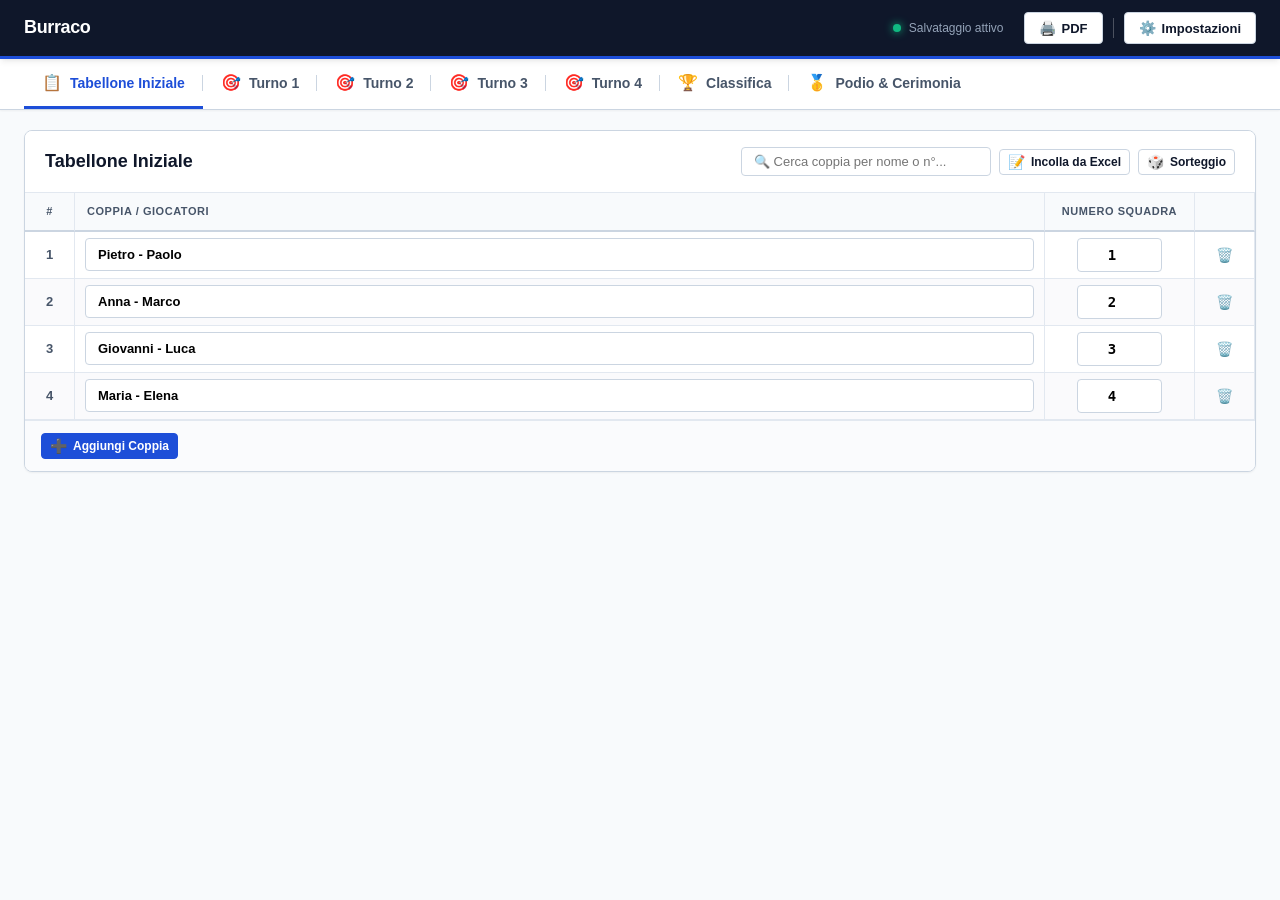
==== index.html @ cd704c96 "Add root index.html for GitHub Pages redirect" ====
<!DOCTYPE html>
<html lang="it">
<head>
  <meta charset="UTF-8">
  <title>Burraco - Gestione Torneo</title>
  <meta http-equiv="refresh" content="0; url=src/">
  <script>
    window.location.replace("src/");
  </script>
</head>
<body style="font-family: -apple-system, BlinkMacSystemFont, 'Segoe UI', Roboto, sans-serif; text-align: center; padding-top: 60px; background-color: #0F172A; color: #F8FAFC;">
  <h2>Caricamento Burraco in corso...</h2>
  <p><a href="src/" style="color: #60A5FA; text-decoration: none;">Clicca qui se non vieni reindirizzato automaticamente</a></p>
</body>
</html>
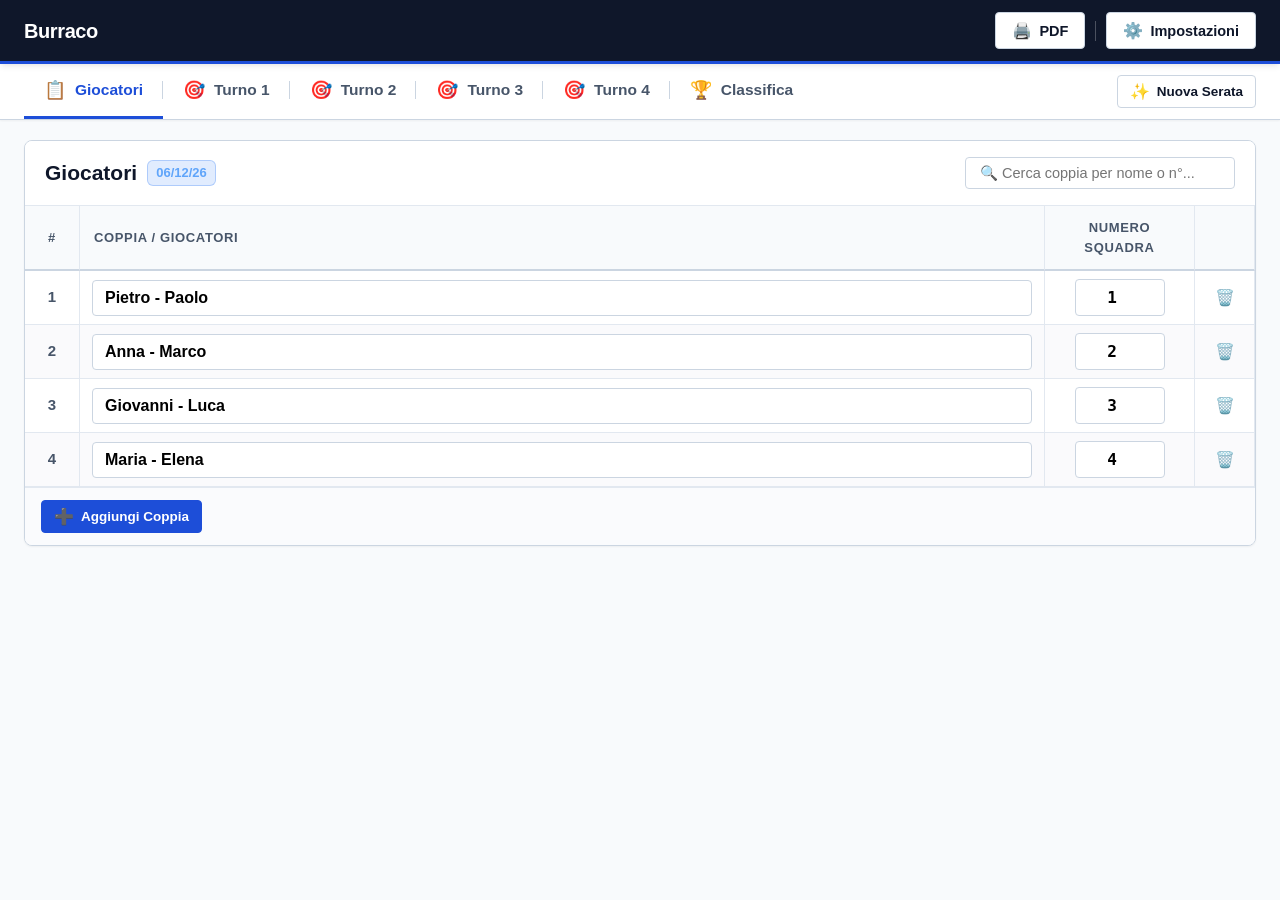
==== commit e7deecbf: "feat: implement modular frontend architecture and tournament state management system" ====
--- a/index.html
+++ b/index.html
@@ -4,12 +4,22 @@
   <meta charset="UTF-8">
   <title>Burraco - Gestione Torneo</title>
   <meta http-equiv="refresh" content="0; url=src/">
+  <script src="src/js/config.js"></script>
   <script>
+    if (typeof BURRACO_CONFIG !== 'undefined' && BURRACO_CONFIG.appTitle) {
+      document.title = BURRACO_CONFIG.appTitle;
+    }
     window.location.replace("src/");
   </script>
 </head>
 <body style="font-family: -apple-system, BlinkMacSystemFont, 'Segoe UI', Roboto, sans-serif; text-align: center; padding-top: 60px; background-color: #0F172A; color: #F8FAFC;">
-  <h2>Caricamento Burraco in corso...</h2>
+  <h2 id="loading-heading">Caricamento Burraco in corso...</h2>
+  <script>
+    if (typeof BURRACO_CONFIG !== 'undefined' && BURRACO_CONFIG.brandName) {
+      const el = document.getElementById('loading-heading');
+      if (el) el.textContent = `Caricamento ${BURRACO_CONFIG.brandName} in corso...`;
+    }
+  </script>
   <p><a href="src/" style="color: #60A5FA; text-decoration: none;">Clicca qui se non vieni reindirizzato automaticamente</a></p>
 </body>
 </html>
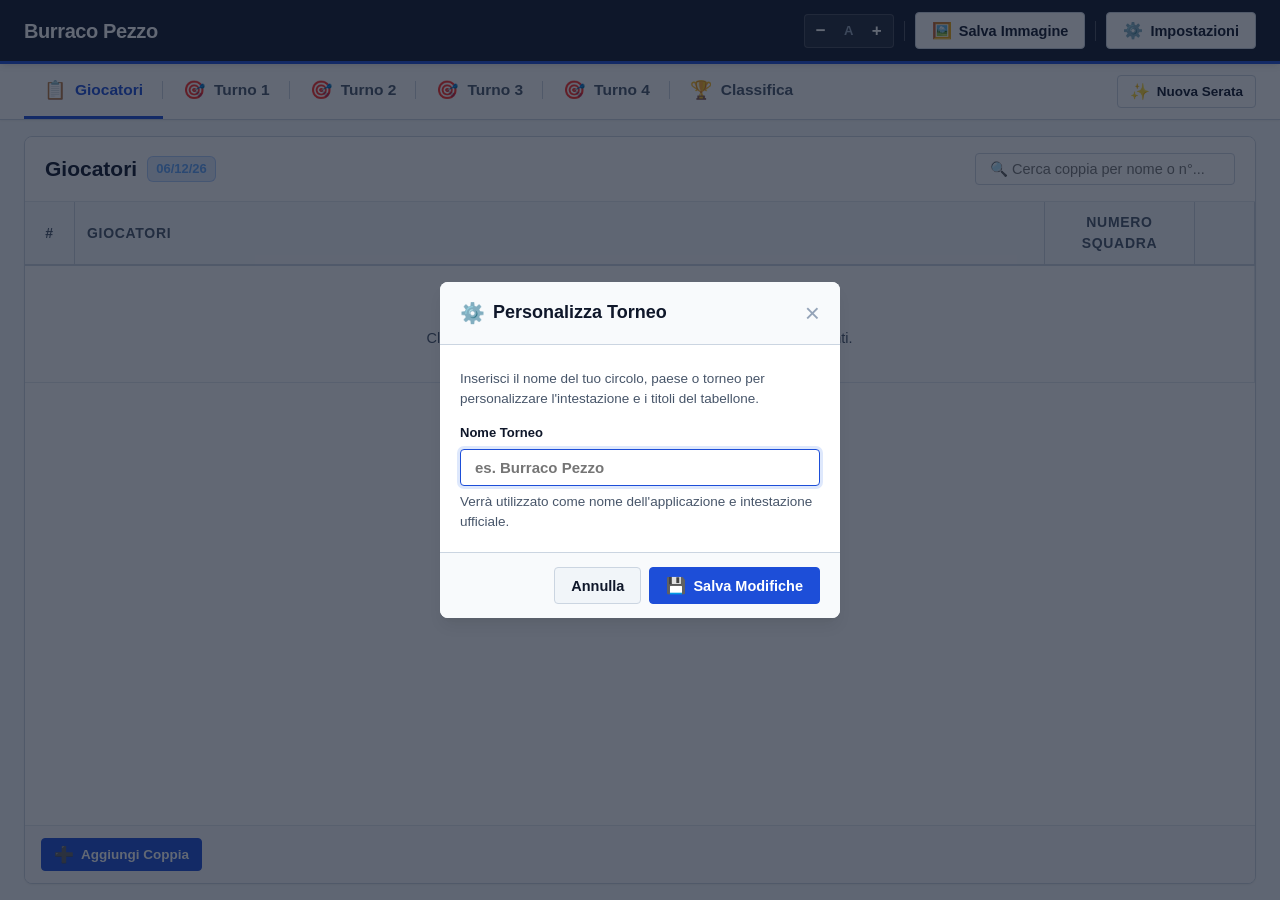
==== commit 2d9e98da: "v1.3.1: Personalizzazione appTitle, selezione serate da memoria, prompt primo avvio e fix performanc" ====
--- a/index.html
+++ b/index.html
@@ -15,9 +15,9 @@
 <body style="font-family: -apple-system, BlinkMacSystemFont, 'Segoe UI', Roboto, sans-serif; text-align: center; padding-top: 60px; background-color: #0F172A; color: #F8FAFC;">
   <h2 id="loading-heading">Caricamento Burraco in corso...</h2>
   <script>
-    if (typeof BURRACO_CONFIG !== 'undefined' && BURRACO_CONFIG.brandName) {
+    if (typeof BURRACO_CONFIG !== 'undefined' && BURRACO_CONFIG.appTitle) {
       const el = document.getElementById('loading-heading');
-      if (el) el.textContent = `Caricamento ${BURRACO_CONFIG.brandName} in corso...`;
+      if (el) el.textContent = `Caricamento ${BURRACO_CONFIG.appTitle} in corso...`;
     }
   </script>
   <p><a href="src/" style="color: #60A5FA; text-decoration: none;">Clicca qui se non vieni reindirizzato automaticamente</a></p>
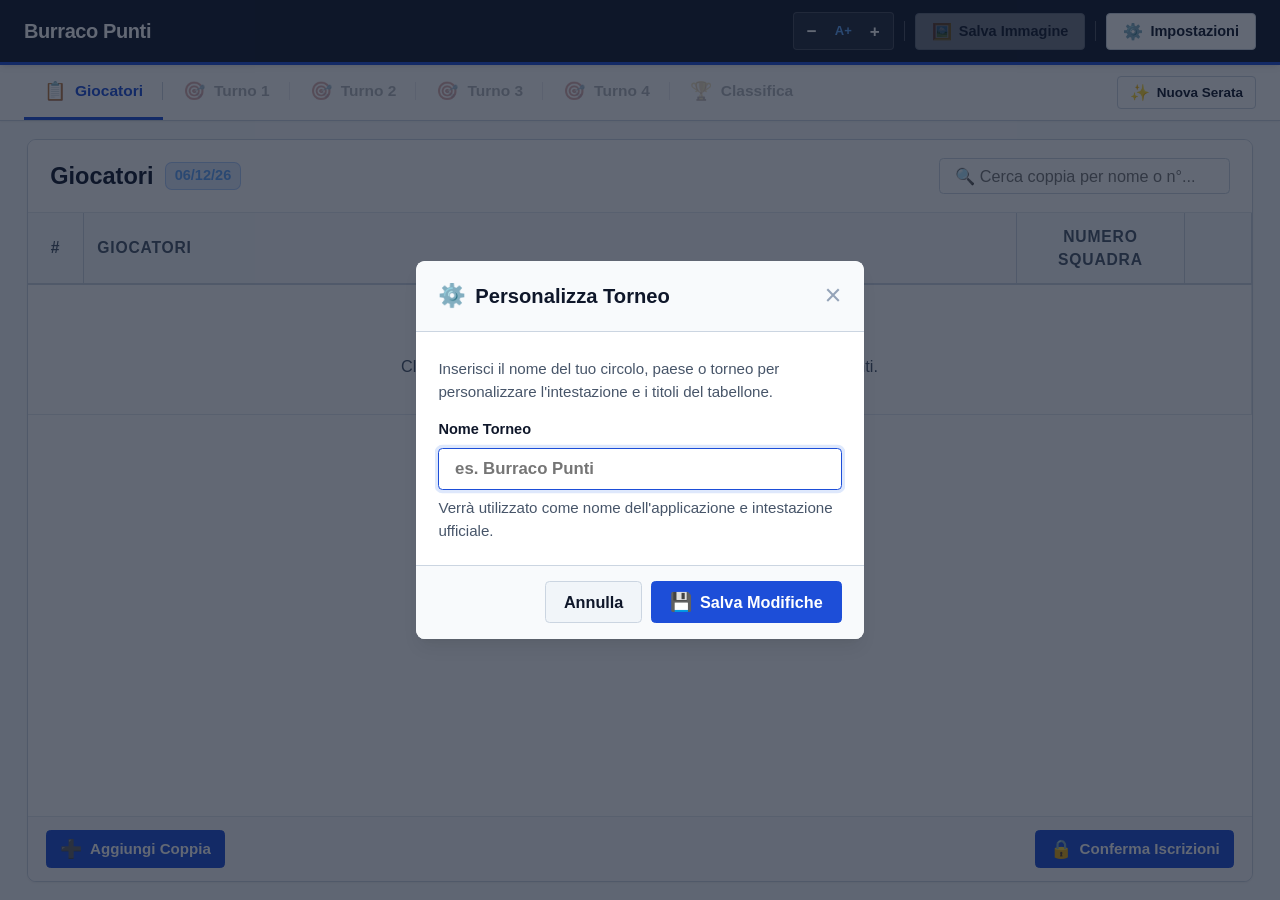
==== commit ff989b57: "static manifest" ====
--- a/index.html
+++ b/index.html
@@ -3,6 +3,7 @@
 <head>
   <meta charset="UTF-8">
   <title>Burraco - Gestione Torneo</title>
+  <link rel="manifest" href="src/manifest.json">
   <meta http-equiv="refresh" content="0; url=src/">
   <script src="src/js/config.js"></script>
   <script>
